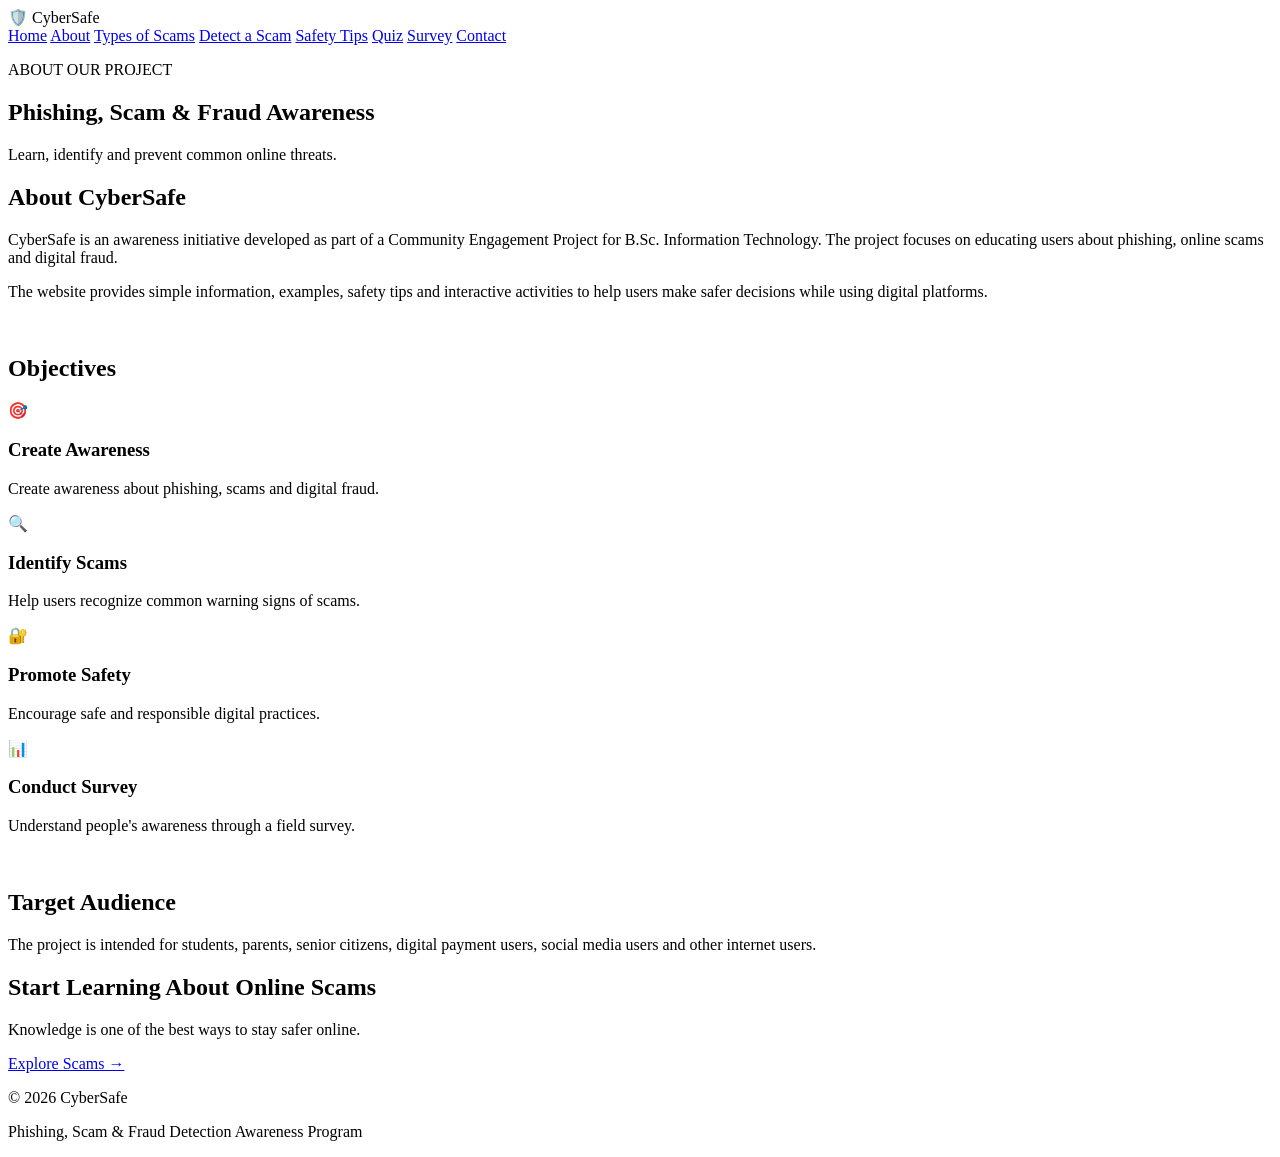
==== about.html @ 7691eb2a "Add files via upload" ====
<!DOCTYPE html>
<html>

<head>
    <title>About Project - CyberSafe</title>
    <link rel="stylesheet" href="css/style.css">
</head>

<body>

    <nav>

        <div class="logo">🛡️ CyberSafe</div>

        <div class="menu">
            <a href="index.html">Home</a>
            <a href="about.html">About</a>
            <a href="scams.html">Types of Scams</a>
            <a href="detect.html">Detect a Scam</a>
            <a href="safety.html">Safety Tips</a>
            <a href="quiz.html">Quiz</a>
            <a href="survey.html">Survey</a>
            <a href="contact.html">Contact</a>
        </div>

    </nav>


    <section class="page-header">

        <p>ABOUT OUR PROJECT</p>

        <h1>Phishing, Scam & Fraud Awareness</h1>

        <p>
            Learn, identify and prevent common online threats.
        </p>

    </section>


    <section class="intro">

        <h2>About CyberSafe</h2>

        <p>
            CyberSafe is an awareness initiative developed as part of a
            Community Engagement Project for B.Sc. Information Technology.
            The project focuses on educating users about phishing, online
            scams and digital fraud.
        </p>

        <p>
            The website provides simple information, examples, safety tips
            and interactive activities to help users make safer decisions
            while using digital platforms.
        </p>

        <br>

        <h2>Objectives</h2>

        <div class="objective-list">

            <div class="objective-card">
                <span>🎯</span>
                <h3>Create Awareness</h3>
                <p>
                    Create awareness about phishing, scams and digital fraud.
                </p>
            </div>

            <div class="objective-card">
                <span>🔍</span>
                <h3>Identify Scams</h3>
                <p>
                    Help users recognize common warning signs of scams.
                </p>
            </div>

            <div class="objective-card">
                <span>🔐</span>
                <h3>Promote Safety</h3>
                <p>
                    Encourage safe and responsible digital practices.
                </p>
            </div>

            <div class="objective-card">
                <span>📊</span>
                <h3>Conduct Survey</h3>
                <p>
                    Understand people's awareness through a field survey.
                </p>
            </div>

        </div>

        <br>

        <h2>Target Audience</h2>

        <p>
            The project is intended for students, parents, senior citizens,
            digital payment users, social media users and other internet users.
        </p>

    </section>


    <section class="cta">

        <h2>Start Learning About Online Scams</h2>

        <p>
            Knowledge is one of the best ways to stay safer online.
        </p>

        <a href="scams.html" class="btn">
            Explore Scams →
        </a>

    </section>


    <footer>

        <p>© 2026 CyberSafe</p>

        <p>Phishing, Scam & Fraud Detection Awareness Program</p>

    </footer>

</body>

</html>
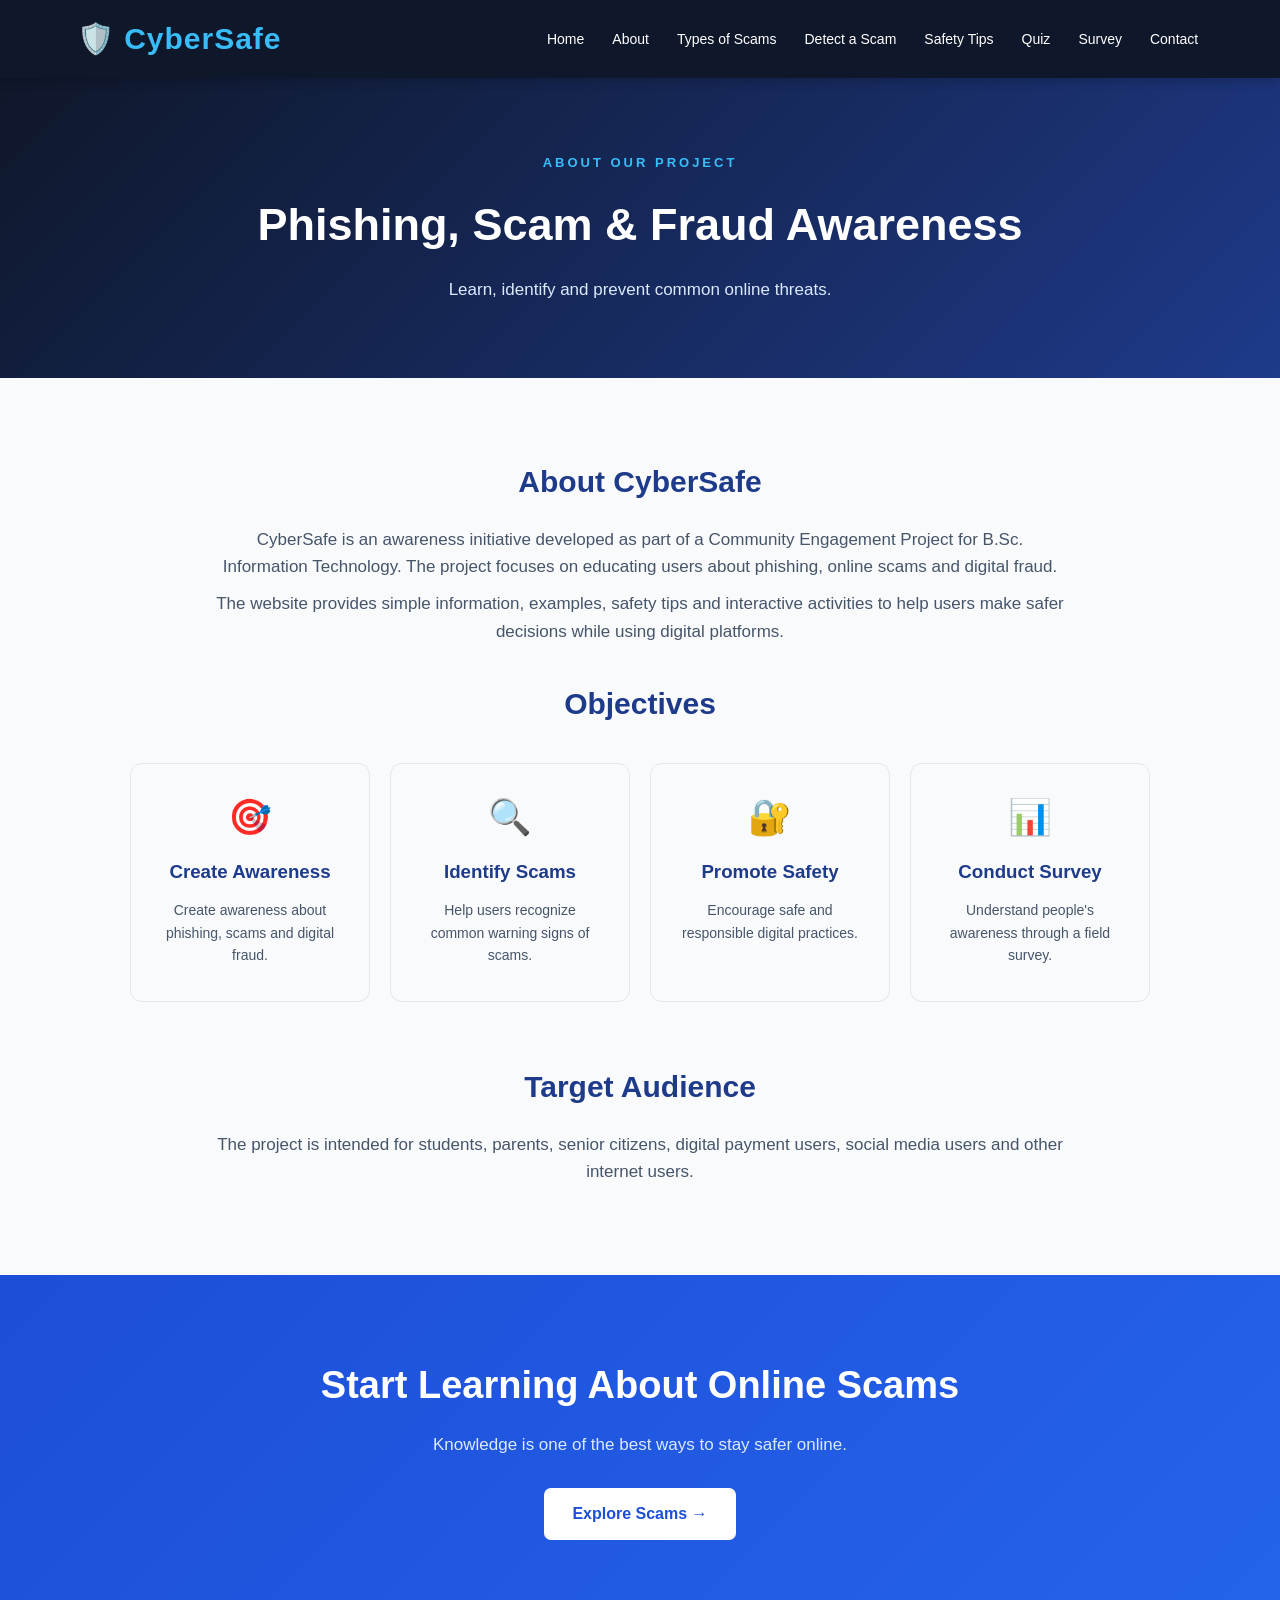
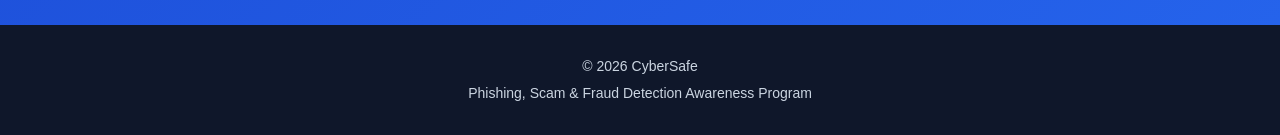
==== commit 5f8dac60: "Fix HTML encoding issues in about.html" ====
--- a/about.html
+++ b/about.html
@@ -3,7 +3,7 @@
 
 <head>
     <title>About Project - CyberSafe</title>
-    <link rel="stylesheet" href="css/style.css">
+    <link rel="stylesheet" href="style.css">
 </head>
 
 <body>
@@ -133,4 +133,4 @@
 
 </body>
 
-</html>+</html>
--- a/style.css
+++ b/style.css
@@ -0,0 +1,1632 @@
+/* =====================================================
+   CYBERSAFE
+   PHISHING, SCAM & FRAUD DETECTION AWARENESS PROGRAM
+   MAIN STYLE SHEET
+   ===================================================== */
+
+
+/* =====================================================
+   1. GENERAL
+   ===================================================== */
+
+* {
+    margin: 0;
+    padding: 0;
+    box-sizing: border-box;
+}
+
+html {
+    scroll-behavior: smooth;
+}
+
+body {
+    font-family: Arial, sans-serif;
+    line-height: 1.6;
+    background-color: #f8fafc;
+    color: #1e293b;
+}
+
+a {
+    text-decoration: none;
+}
+
+button,
+input,
+textarea {
+    font-family: Arial, sans-serif;
+}
+
+
+/* =====================================================
+   2. NAVIGATION BAR
+   ===================================================== */
+
+nav {
+    width: 100%;
+    min-height: 75px;
+
+    display: flex;
+    justify-content: space-between;
+    align-items: center;
+
+    padding: 15px 6%;
+
+    background-color: #0f172a;
+
+    position: sticky;
+    top: 0;
+
+    z-index: 1000;
+
+    box-shadow: 0 3px 10px rgba(0, 0, 0, 0.2);
+}
+
+
+/* Logo */
+
+.logo {
+    font-size: 30px;
+    font-weight: bold;
+
+    color: #38bdf8;
+
+    letter-spacing: 1px;
+}
+
+
+/* Menu */
+
+.menu {
+    display: flex;
+    align-items: center;
+
+    gap: 18px;
+}
+
+.menu a {
+    color: white;
+
+    font-size: 14px;
+    font-weight: 500;
+
+    padding: 8px 5px;
+
+    transition: 0.3s;
+}
+
+.menu a:hover {
+    color: #38bdf8;
+}
+
+
+/* =====================================================
+   3. HOME PAGE - HERO
+   ===================================================== */
+
+.hero {
+    min-height: 620px;
+
+    display: flex;
+    justify-content: center;
+    align-items: center;
+
+    text-align: center;
+
+    padding: 60px 20px;
+
+    background:
+        radial-gradient(
+            circle at 20% 30%,
+            rgba(37, 99, 235, 0.25),
+            transparent 30%
+        ),
+        radial-gradient(
+            circle at 80% 70%,
+            rgba(56, 189, 248, 0.18),
+            transparent 30%
+        ),
+        linear-gradient(
+            135deg,
+            #020617,
+            #0f172a,
+            #1e293b
+        );
+}
+
+.hero-content {
+    max-width: 850px;
+    color: white;
+}
+
+
+/* Welcome Text */
+
+.welcome-text {
+    color: #38bdf8;
+
+    font-size: 14px;
+
+    font-weight: bold;
+
+    letter-spacing: 3px;
+
+    margin-bottom: 15px;
+}
+
+
+/* Hero Heading */
+
+.hero h1 {
+    font-size: 64px;
+
+    margin-bottom: 15px;
+
+    font-weight: 700;
+}
+
+.hero h2 {
+    font-size: 30px;
+
+    margin-bottom: 20px;
+
+    color: #38bdf8;
+}
+
+.hero p {
+    max-width: 700px;
+
+    margin: 0 auto 35px;
+
+    font-size: 18px;
+
+    color: #e2e8f0;
+}
+
+
+/* =====================================================
+   4. BUTTONS
+   ===================================================== */
+
+.buttons {
+    margin-top: 20px;
+}
+
+.btn {
+    display: inline-block;
+
+    padding: 13px 28px;
+
+    margin: 5px;
+
+    background-color: #2563eb;
+
+    color: white;
+
+    border-radius: 7px;
+
+    font-weight: bold;
+
+    transition: 0.3s;
+}
+
+.btn:hover {
+    background-color: #1d4ed8;
+
+    transform: translateY(-2px);
+}
+
+.second-btn {
+    background-color: #475569;
+}
+
+.second-btn:hover {
+    background-color: #334155;
+}
+
+
+/* =====================================================
+   5. INTRODUCTION SECTION
+   ===================================================== */
+
+.intro {
+    max-width: 1100px;
+
+    margin: auto;
+
+    padding: 80px 30px;
+
+    text-align: center;
+}
+
+.intro h1 {
+    font-size: 42px;
+
+    margin-bottom: 20px;
+
+    color: #0f172a;
+}
+
+.intro h2 {
+    font-size: 30px;
+
+    margin-bottom: 20px;
+
+    color: #1e3a8a;
+}
+
+.intro p {
+    max-width: 850px;
+
+    margin: 0 auto 10px;
+
+    font-size: 17px;
+
+    color: #475569;
+}
+
+
+/* Section Label */
+
+.section-label {
+    color: #2563eb;
+
+    font-size: 13px;
+
+    font-weight: bold;
+
+    letter-spacing: 3px;
+
+    margin-bottom: 10px;
+}
+
+
+/* =====================================================
+   6. HOME - COMMON THREATS
+   ===================================================== */
+
+.threat-section {
+    padding: 80px 6%;
+
+    text-align: center;
+
+    background-color: #ffffff;
+}
+
+.threat-section h2 {
+    font-size: 38px;
+
+    color: #0f172a;
+
+    margin-bottom: 10px;
+}
+
+.section-description {
+    color: #64748b;
+
+    margin-bottom: 40px;
+
+    font-size: 17px;
+}
+
+
+/* Threat Container */
+
+.threat-container {
+    max-width: 1200px;
+
+    margin: auto;
+
+    display: flex;
+
+    justify-content: center;
+
+    gap: 25px;
+
+    flex-wrap: wrap;
+}
+
+
+/* Threat Card */
+
+.threat-card {
+    width: 260px;
+
+    min-height: 300px;
+
+    padding: 30px 25px;
+
+    background-color: #f8fafc;
+
+    border: 1px solid #e2e8f0;
+
+    border-radius: 14px;
+
+    text-align: left;
+
+    transition: 0.3s;
+
+    box-shadow: 0 5px 15px rgba(0, 0, 0, 0.06);
+}
+
+.threat-card:hover {
+    transform: translateY(-10px);
+
+    border-color: #38bdf8;
+
+    box-shadow: 0 15px 30px rgba(0, 0, 0, 0.12);
+}
+
+.threat-icon {
+    font-size: 42px;
+
+    margin-bottom: 18px;
+}
+
+.threat-card h3 {
+    font-size: 22px;
+
+    color: #1e3a8a;
+
+    margin-bottom: 12px;
+}
+
+.threat-card p {
+    font-size: 15px;
+
+    color: #64748b;
+
+    margin-bottom: 20px;
+}
+
+.threat-card a {
+    color: #2563eb;
+
+    font-weight: bold;
+}
+
+.threat-card a:hover {
+    color: #1d4ed8;
+}
+
+
+/* =====================================================
+   7. HOME - WARNING SECTION
+   ===================================================== */
+
+.warning-section {
+    padding: 55px 8%;
+
+    background-color: #fff7ed;
+}
+
+.warning-content {
+    max-width: 1000px;
+
+    margin: auto;
+
+    display: flex;
+
+    align-items: center;
+
+    gap: 25px;
+
+    padding: 30px;
+
+    border-left: 6px solid #f97316;
+}
+
+.warning-icon {
+    font-size: 45px;
+}
+
+.warning-content h2 {
+    color: #9a3412;
+
+    margin-bottom: 8px;
+}
+
+.warning-content p {
+    color: #7c2d12;
+
+    font-size: 16px;
+}
+
+
+/* =====================================================
+   8. HOME - SAFETY FEATURES
+   ===================================================== */
+
+.features {
+    padding: 80px 6%;
+
+    text-align: center;
+
+    background-color: #f1f5f9;
+}
+
+.features h2 {
+    font-size: 36px;
+
+    color: #0f172a;
+
+    margin-bottom: 40px;
+}
+
+.feature-container {
+    max-width: 1100px;
+
+    margin: auto;
+
+    display: flex;
+
+    justify-content: center;
+
+    gap: 25px;
+
+    flex-wrap: wrap;
+}
+
+.feature-card {
+    width: 240px;
+
+    padding: 30px 20px;
+
+    background-color: white;
+
+    border-radius: 12px;
+
+    box-shadow: 0 5px 15px rgba(0, 0, 0, 0.07);
+
+    transition: 0.3s;
+}
+
+.feature-card:hover {
+    transform: translateY(-7px);
+}
+
+.feature-card span {
+    font-size: 38px;
+
+    display: block;
+
+    margin-bottom: 15px;
+}
+
+.feature-card h3 {
+    font-size: 18px;
+
+    color: #1e3a8a;
+
+    margin-bottom: 10px;
+}
+
+.feature-card p {
+    font-size: 14px;
+
+    color: #64748b;
+}
+
+
+/* =====================================================
+   9. CALL TO ACTION
+   ===================================================== */
+
+.cta {
+    padding: 80px 20px;
+
+    text-align: center;
+
+    background:
+        linear-gradient(
+            135deg,
+            #1d4ed8,
+            #2563eb
+        );
+
+    color: white;
+}
+
+.cta h2 {
+    font-size: 38px;
+
+    margin-bottom: 15px;
+}
+
+.cta p {
+    font-size: 17px;
+
+    margin-bottom: 25px;
+
+    color: #dbeafe;
+}
+
+.cta .btn {
+    background-color: white;
+
+    color: #1d4ed8;
+}
+
+.cta .btn:hover {
+    background-color: #e0f2fe;
+}
+
+
+/* =====================================================
+   10. INNER PAGE HEADER
+   ===================================================== */
+
+.page-header {
+    padding: 75px 20px;
+
+    text-align: center;
+
+    background:
+        linear-gradient(
+            135deg,
+            #0f172a,
+            #1e3a8a
+        );
+
+    color: white;
+}
+
+.page-header p:first-child {
+    color: #38bdf8;
+
+    font-size: 13px;
+
+    font-weight: bold;
+
+    letter-spacing: 3px;
+}
+
+.page-header h1 {
+    font-size: 45px;
+
+    margin: 15px 0;
+}
+
+.page-header p:last-child {
+    color: #dbeafe;
+
+    font-size: 17px;
+}
+
+
+/* =====================================================
+   11. ABOUT PAGE - OBJECTIVES
+   ===================================================== */
+
+.objective-list {
+    max-width: 1100px;
+
+    margin: 35px auto;
+
+    display: flex;
+
+    justify-content: center;
+
+    gap: 20px;
+
+    flex-wrap: wrap;
+}
+
+.objective-card {
+    width: 240px;
+
+    padding: 25px;
+
+    background-color: #f8fafc;
+
+    border-radius: 12px;
+
+    border: 1px solid #e2e8f0;
+
+    transition: 0.3s;
+}
+
+.objective-card:hover {
+    transform: translateY(-6px);
+
+    box-shadow: 0 10px 20px rgba(0, 0, 0, 0.1);
+}
+
+.objective-card span {
+    font-size: 35px;
+}
+
+.objective-card h3 {
+    color: #1e3a8a;
+
+    margin: 12px 0;
+}
+
+.objective-card p {
+    font-size: 14px;
+}
+
+
+/* =====================================================
+   12. TYPES OF SCAMS
+   ===================================================== */
+
+.scam-section {
+    max-width: 1200px;
+
+    margin: auto;
+
+    padding: 70px 20px;
+
+    display: grid;
+
+    grid-template-columns: repeat(2, 1fr);
+
+    gap: 25px;
+}
+
+.scam-card {
+    padding: 30px;
+
+    background-color: white;
+
+    border-radius: 14px;
+
+    border: 1px solid #e2e8f0;
+
+    box-shadow: 0 5px 15px rgba(0, 0, 0, 0.07);
+
+    transition: 0.3s;
+}
+
+.scam-card:hover {
+    transform: translateY(-6px);
+
+    border-color: #38bdf8;
+}
+
+.scam-icon {
+    font-size: 45px;
+
+    margin-bottom: 10px;
+}
+
+.scam-card h2 {
+    color: #1e3a8a;
+
+    margin-bottom: 20px;
+}
+
+.scam-card h3 {
+    color: #334155;
+
+    margin-top: 15px;
+
+    margin-bottom: 7px;
+}
+
+.scam-card p {
+    color: #64748b;
+}
+
+.scam-card ul {
+    padding-left: 20px;
+
+    color: #64748b;
+}
+
+.scam-card li {
+    margin: 7px 0;
+}
+
+
+/* =====================================================
+   13. SCAM DETECTOR
+   ===================================================== */
+
+.detector-section {
+    max-width: 1100px;
+
+    margin: auto;
+
+    padding: 70px 20px;
+
+    display: grid;
+
+    grid-template-columns: 2fr 1fr;
+
+    gap: 30px;
+}
+
+.detector-box {
+    background-color: white;
+
+    padding: 35px;
+
+    border-radius: 14px;
+
+    box-shadow: 0 8px 25px rgba(0, 0, 0, 0.08);
+}
+
+.message-label {
+    color: #2563eb;
+
+    font-weight: bold;
+
+    margin-bottom: 15px;
+}
+
+.fake-message {
+    padding: 25px;
+
+    background-color: #f8fafc;
+
+    border: 1px solid #cbd5e1;
+
+    border-radius: 10px;
+
+    margin-bottom: 25px;
+}
+
+.fake-message p {
+    margin-bottom: 10px;
+}
+
+.fake-link {
+    color: #dc2626;
+
+    font-weight: bold;
+}
+
+.detector-buttons {
+    display: flex;
+
+    gap: 15px;
+}
+
+.detector-buttons button {
+    padding: 13px 25px;
+
+    border: none;
+
+    border-radius: 7px;
+
+    cursor: pointer;
+
+    font-weight: bold;
+
+    background-color: #2563eb;
+
+    color: white;
+
+    transition: 0.3s;
+}
+
+.detector-buttons button:hover {
+    background-color: #1d4ed8;
+
+    transform: translateY(-2px);
+}
+
+#detector-result {
+    margin-top: 25px;
+}
+
+.correct-result,
+.wrong-result {
+    padding: 18px;
+
+    border-radius: 8px;
+
+    font-weight: bold;
+}
+
+.correct-result {
+    background-color: #dcfce7;
+
+    color: #166534;
+}
+
+.wrong-result {
+    background-color: #fee2e2;
+
+    color: #991b1b;
+}
+
+
+/* Warning List */
+
+.warning-list {
+    padding: 30px;
+
+    background-color: #fff7ed;
+
+    border-radius: 14px;
+}
+
+.warning-list h2 {
+    color: #9a3412;
+
+    margin-bottom: 20px;
+}
+
+.warning-item {
+    padding: 12px;
+
+    margin: 10px 0;
+
+    background-color: white;
+
+    border-radius: 7px;
+}
+
+
+/* =====================================================
+   14. SAFETY TIPS
+   ===================================================== */
+
+.safety-section {
+    max-width: 1100px;
+
+    margin: auto;
+
+    padding: 70px 20px;
+
+    display: grid;
+
+    grid-template-columns: repeat(3, 1fr);
+
+    gap: 25px;
+}
+
+.safety-card {
+    padding: 30px;
+
+    background-color: white;
+
+    border-radius: 14px;
+
+    text-align: center;
+
+    border: 1px solid #e2e8f0;
+
+    box-shadow: 0 5px 15px rgba(0, 0, 0, 0.06);
+
+    transition: 0.3s;
+}
+
+.safety-card:hover {
+    transform: translateY(-7px);
+
+    border-color: #38bdf8;
+}
+
+.safety-card span {
+    font-size: 42px;
+}
+
+.safety-card h2 {
+    font-size: 20px;
+
+    color: #1e3a8a;
+
+    margin: 15px 0;
+}
+
+.safety-card p {
+    color: #64748b;
+}
+
+
+/* =====================================================
+   15. DO & DON'T
+   ===================================================== */
+
+.do-dont-section {
+    max-width: 1000px;
+
+    margin: auto;
+
+    padding: 50px 20px 80px;
+
+    display: grid;
+
+    grid-template-columns: 1fr 1fr;
+
+    gap: 25px;
+}
+
+.do-box,
+.dont-box {
+    padding: 30px;
+
+    border-radius: 12px;
+}
+
+.do-box {
+    background-color: #ecfdf5;
+}
+
+.dont-box {
+    background-color: #fef2f2;
+}
+
+.do-box h2 {
+    color: #166534;
+}
+
+.dont-box h2 {
+    color: #991b1b;
+}
+
+.do-box li,
+.dont-box li {
+    margin: 12px 0;
+}
+
+
+/* =====================================================
+   16. QUIZ
+   ===================================================== */
+
+.quiz-section {
+    padding: 70px 20px;
+}
+
+.quiz-container {
+    max-width: 800px;
+
+    margin: auto;
+}
+
+.question {
+    background-color: white;
+
+    padding: 30px;
+
+    margin-bottom: 25px;
+
+    border-radius: 12px;
+
+    box-shadow: 0 5px 15px rgba(0, 0, 0, 0.07);
+}
+
+.question h2 {
+    font-size: 21px;
+
+    color: #1e3a8a;
+
+    margin-bottom: 20px;
+}
+
+.question label {
+    display: block;
+
+    padding: 13px;
+
+    margin: 8px 0;
+
+    background-color: #f8fafc;
+
+    border-radius: 7px;
+
+    cursor: pointer;
+
+    transition: 0.3s;
+}
+
+.question label:hover {
+    background-color: #e0f2fe;
+}
+
+.question input {
+    margin-right: 10px;
+}
+
+.quiz-submit {
+    width: 100%;
+
+    padding: 15px;
+
+    border: none;
+
+    border-radius: 8px;
+
+    background-color: #2563eb;
+
+    color: white;
+
+    font-size: 17px;
+
+    font-weight: bold;
+
+    cursor: pointer;
+
+    transition: 0.3s;
+}
+
+.quiz-submit:hover {
+    background-color: #1d4ed8;
+
+    transform: translateY(-2px);
+}
+
+#quiz-result {
+    margin-top: 30px;
+
+    padding: 30px;
+
+    background-color: #eff6ff;
+
+    border-radius: 12px;
+
+    text-align: center;
+
+    color: #1e3a8a;
+}
+
+
+/* =====================================================
+   17. OLD / SIMPLE QUIZ SUPPORT
+   ===================================================== */
+
+.quiz-box {
+    max-width: 750px;
+
+    margin: 30px auto;
+
+    padding: 35px;
+
+    background-color: white;
+
+    border-radius: 12px;
+
+    box-shadow: 0 8px 25px rgba(0, 0, 0, 0.1);
+
+    text-align: left;
+}
+
+.quiz-box h3 {
+    color: #1e3a8a;
+
+    font-size: 25px;
+
+    margin-bottom: 15px;
+}
+
+.quiz-box p {
+    margin-bottom: 20px;
+}
+
+.quiz-box button {
+    display: block;
+
+    width: 100%;
+
+    padding: 13px;
+
+    margin: 12px 0;
+
+    border: none;
+
+    border-radius: 6px;
+
+    background-color: #2563eb;
+
+    color: white;
+
+    font-size: 15px;
+
+    cursor: pointer;
+
+    transition: 0.3s;
+}
+
+.quiz-box button:hover {
+    background-color: #1d4ed8;
+
+    transform: translateX(4px);
+}
+
+#result {
+    margin-top: 25px;
+
+    padding: 15px;
+
+    border-radius: 6px;
+
+    font-weight: bold;
+
+    background-color: #f1f5f9;
+}
+
+
+/* =====================================================
+   18. SURVEY
+   ===================================================== */
+
+.survey-section {
+    padding: 80px 20px;
+}
+
+.survey-box {
+    max-width: 750px;
+
+    margin: auto;
+
+    padding: 50px;
+
+    text-align: center;
+
+    background-color: white;
+
+    border-radius: 15px;
+
+    box-shadow: 0 8px 25px rgba(0, 0, 0, 0.08);
+}
+
+.survey-icon {
+    font-size: 55px;
+
+    margin-bottom: 15px;
+}
+
+.survey-box h2 {
+    color: #1e3a8a;
+
+    margin-bottom: 15px;
+}
+
+.survey-box p {
+    color: #64748b;
+
+    margin-bottom: 15px;
+}
+
+
+/* =====================================================
+   19. CONTACT
+   ===================================================== */
+
+.contact-section {
+    max-width: 1100px;
+
+    margin: auto;
+
+    padding: 70px 20px;
+
+    display: grid;
+
+    grid-template-columns: 1fr 1fr;
+
+    gap: 40px;
+}
+
+.contact-info {
+    padding: 30px;
+}
+
+.contact-info h2 {
+    color: #1e3a8a;
+
+    margin-bottom: 20px;
+}
+
+.contact-info > p {
+    color: #64748b;
+
+    margin-bottom: 30px;
+}
+
+.contact-item {
+    padding: 20px;
+
+    margin: 15px 0;
+
+    background-color: #f8fafc;
+
+    border-radius: 10px;
+}
+
+.contact-item strong {
+    display: block;
+
+    margin: 5px 0;
+
+    color: #334155;
+}
+
+.contact-item p {
+    color: #64748b;
+
+    font-size: 14px;
+}
+
+.contact-form {
+    margin: 0;
+
+    width: 100%;
+}
+
+
+/* =====================================================
+   20. GENERAL FORM
+   ===================================================== */
+
+form {
+    max-width: 650px;
+
+    margin: 30px auto;
+
+    padding: 35px;
+
+    background-color: white;
+
+    border-radius: 12px;
+
+    box-shadow: 0 8px 25px rgba(0, 0, 0, 0.1);
+
+    text-align: left;
+}
+
+form label {
+    display: block;
+
+    font-weight: bold;
+
+    color: #334155;
+
+    margin-top: 12px;
+}
+
+form input,
+form textarea {
+    width: 100%;
+
+    padding: 12px;
+
+    margin-top: 7px;
+
+    border: 1px solid #cbd5e1;
+
+    border-radius: 6px;
+
+    font-size: 15px;
+
+    outline: none;
+
+    transition: 0.3s;
+}
+
+form input:focus,
+form textarea:focus {
+    border-color: #2563eb;
+
+    box-shadow: 0 0 5px rgba(37, 99, 235, 0.2);
+}
+
+form textarea {
+    resize: vertical;
+}
+
+form button {
+    padding: 12px 25px;
+
+    margin-top: 20px;
+
+    border: none;
+
+    border-radius: 6px;
+
+    background-color: #2563eb;
+
+    color: white;
+
+    font-size: 15px;
+
+    font-weight: bold;
+
+    cursor: pointer;
+
+    transition: 0.3s;
+}
+
+form button:hover {
+    background-color: #1d4ed8;
+}
+
+
+/* =====================================================
+   21. FOOTER
+   ===================================================== */
+
+footer {
+    padding: 25px 15px;
+
+    text-align: center;
+
+    background-color: #0f172a;
+
+    color: #cbd5e1;
+
+    font-size: 14px;
+}
+
+footer p {
+    margin: 5px 0;
+}
+
+
+/* =====================================================
+   22. RESPONSIVE - TABLET
+   ===================================================== */
+
+@media (max-width: 1000px) {
+
+    nav {
+        flex-direction: column;
+
+        gap: 15px;
+
+        padding: 18px 20px;
+    }
+
+    .menu {
+        flex-wrap: wrap;
+
+        justify-content: center;
+
+        gap: 10px;
+    }
+
+    .hero h1 {
+        font-size: 48px;
+    }
+
+    .hero h2 {
+        font-size: 25px;
+    }
+
+    .scam-section {
+        grid-template-columns: 1fr;
+    }
+
+    .safety-section {
+        grid-template-columns: repeat(2, 1fr);
+    }
+
+    .contact-section {
+        grid-template-columns: 1fr;
+    }
+}
+
+
+/* =====================================================
+   23. RESPONSIVE - MOBILE
+   ===================================================== */
+
+@media (max-width: 600px) {
+
+    nav {
+        position: relative;
+
+        padding: 18px 15px;
+    }
+
+    .logo {
+        font-size: 26px;
+    }
+
+    .menu {
+        flex-direction: column;
+
+        width: 100%;
+
+        gap: 5px;
+    }
+
+    .menu a {
+        display: block;
+
+        width: 100%;
+
+        text-align: center;
+
+        padding: 7px;
+    }
+
+
+    /* Hero */
+
+    .hero {
+        min-height: 500px;
+
+        padding: 40px 20px;
+    }
+
+    .hero h1 {
+        font-size: 40px;
+    }
+
+    .hero h2 {
+        font-size: 22px;
+    }
+
+    .hero p {
+        font-size: 16px;
+    }
+
+
+    /* Buttons */
+
+    .btn {
+        display: block;
+
+        max-width: 250px;
+
+        margin: 10px auto;
+    }
+
+
+    /* Intro */
+
+    .intro {
+        padding: 55px 20px;
+    }
+
+    .intro h1 {
+        font-size: 32px;
+    }
+
+    .intro h2 {
+        font-size: 25px;
+    }
+
+
+    /* Threats */
+
+    .threat-section {
+        padding: 60px 20px;
+    }
+
+    .threat-section h2 {
+        font-size: 30px;
+    }
+
+    .threat-card {
+        width: 100%;
+
+        max-width: 350px;
+    }
+
+
+    /* Warning */
+
+    .warning-content {
+        flex-direction: column;
+
+        text-align: center;
+
+        border-left: none;
+
+        border-top: 5px solid #f97316;
+    }
+
+
+    /* Features */
+
+    .features {
+        padding: 60px 20px;
+    }
+
+    .features h2 {
+        font-size: 30px;
+    }
+
+    .feature-card {
+        width: 100%;
+
+        max-width: 350px;
+    }
+
+
+    /* Page Header */
+
+    .page-header {
+        padding: 60px 20px;
+    }
+
+    .page-header h1 {
+        font-size: 35px;
+    }
+
+
+    /* Scam Cards */
+
+    .scam-section {
+        grid-template-columns: 1fr;
+
+        padding: 50px 20px;
+    }
+
+
+    /* Detector */
+
+    .detector-section {
+        grid-template-columns: 1fr;
+
+        padding: 50px 20px;
+    }
+
+    .detector-buttons {
+        flex-direction: column;
+    }
+
+    .detector-buttons button {
+        width: 100%;
+    }
+
+
+    /* Safety */
+
+    .safety-section {
+        grid-template-columns: 1fr;
+
+        padding: 50px 20px;
+    }
+
+
+    /* Do & Don't */
+
+    .do-dont-section {
+        grid-template-columns: 1fr;
+
+        padding: 40px 20px 60px;
+    }
+
+
+    /* Quiz */
+
+    .quiz-section {
+        padding: 50px 15px;
+    }
+
+    .question {
+        padding: 22px;
+    }
+
+    .quiz-box {
+        padding: 25px 18px;
+    }
+
+
+    /* Survey */
+
+    .survey-section {
+        padding: 60px 15px;
+    }
+
+    .survey-box {
+        padding: 30px 20px;
+    }
+
+
+    /* Contact */
+
+    .contact-section {
+        grid-template-columns: 1fr;
+
+        padding: 50px 15px;
+    }
+
+    .contact-info {
+        padding: 10px;
+    }
+
+
+    /* Forms */
+
+    form {
+        padding: 25px 18px;
+    }
+
+}
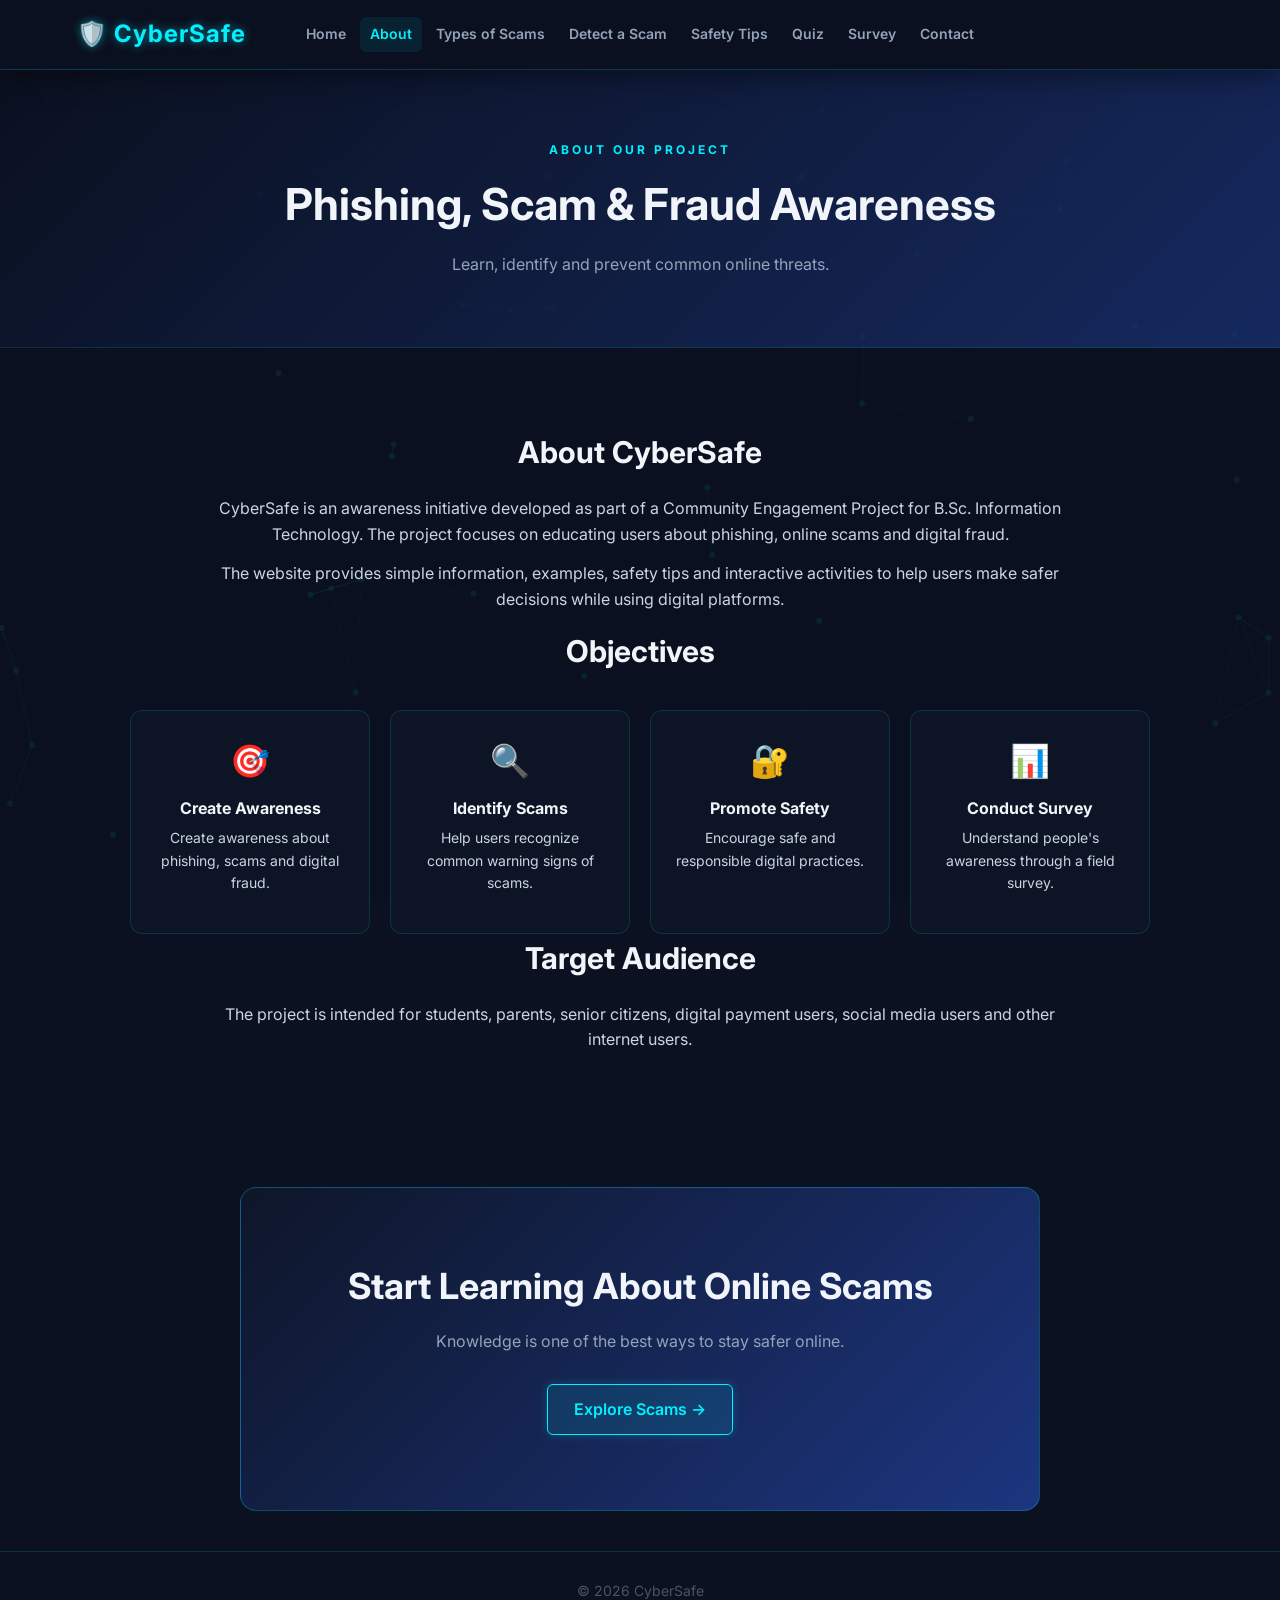
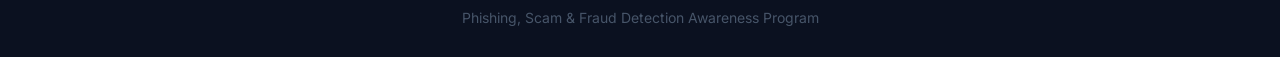
==== commit 71ec0fd1: "Final Draft" ====
--- a/about.html
+++ b/about.html
@@ -1,136 +1,71 @@
 <!DOCTYPE html>
-<html>
-
+<html lang="en">
 <head>
+    <meta charset="UTF-8">
+    <meta name="viewport" content="width=device-width, initial-scale=1.0">
     <title>About Project - CyberSafe</title>
     <link rel="stylesheet" href="style.css">
 </head>
-
 <body>
-
-    <nav>
-
-        <div class="logo">🛡️ CyberSafe</div>
-
-        <div class="menu">
-            <a href="index.html">Home</a>
-            <a href="about.html">About</a>
-            <a href="scams.html">Types of Scams</a>
-            <a href="detect.html">Detect a Scam</a>
-            <a href="safety.html">Safety Tips</a>
-            <a href="quiz.html">Quiz</a>
-            <a href="survey.html">Survey</a>
-            <a href="contact.html">Contact</a>
-        </div>
-
-    </nav>
-
+    <nav></nav>
 
     <section class="page-header">
-
         <p>ABOUT OUR PROJECT</p>
-
         <h1>Phishing, Scam & Fraud Awareness</h1>
-
-        <p>
-            Learn, identify and prevent common online threats.
-        </p>
-
+        <p>Learn, identify and prevent common online threats.</p>
     </section>
 
-
     <section class="intro">
-
         <h2>About CyberSafe</h2>
-
         <p>
             CyberSafe is an awareness initiative developed as part of a
             Community Engagement Project for B.Sc. Information Technology.
             The project focuses on educating users about phishing, online
             scams and digital fraud.
         </p>
-
         <p>
             The website provides simple information, examples, safety tips
             and interactive activities to help users make safer decisions
             while using digital platforms.
         </p>
-
-        <br>
-
         <h2>Objectives</h2>
-
         <div class="objective-list">
-
             <div class="objective-card">
                 <span>🎯</span>
                 <h3>Create Awareness</h3>
-                <p>
-                    Create awareness about phishing, scams and digital fraud.
-                </p>
+                <p>Create awareness about phishing, scams and digital fraud.</p>
             </div>
-
             <div class="objective-card">
                 <span>🔍</span>
                 <h3>Identify Scams</h3>
-                <p>
-                    Help users recognize common warning signs of scams.
-                </p>
+                <p>Help users recognize common warning signs of scams.</p>
             </div>
-
             <div class="objective-card">
                 <span>🔐</span>
                 <h3>Promote Safety</h3>
-                <p>
-                    Encourage safe and responsible digital practices.
-                </p>
+                <p>Encourage safe and responsible digital practices.</p>
             </div>
-
             <div class="objective-card">
                 <span>📊</span>
                 <h3>Conduct Survey</h3>
-                <p>
-                    Understand people's awareness through a field survey.
-                </p>
+                <p>Understand people's awareness through a field survey.</p>
             </div>
-
         </div>
-
-        <br>
-
         <h2>Target Audience</h2>
-
         <p>
             The project is intended for students, parents, senior citizens,
             digital payment users, social media users and other internet users.
         </p>
-
     </section>
 
-
     <section class="cta">
-
         <h2>Start Learning About Online Scams</h2>
-
-        <p>
-            Knowledge is one of the best ways to stay safer online.
-        </p>
-
-        <a href="scams.html" class="btn">
-            Explore Scams →
-        </a>
-
+        <p>Knowledge is one of the best ways to stay safer online.</p>
+        <a href="scams.html" class="btn">Explore Scams →</a>
     </section>
 
-
-    <footer>
-
-        <p>© 2026 CyberSafe</p>
-
-        <p>Phishing, Scam & Fraud Detection Awareness Program</p>
-
-    </footer>
-
+    <footer></footer>
+    <script src="nav-components.js"></script>
+    <script src="script.js"></script>
 </body>
-
 </html>
--- a/style.css
+++ b/style.css
@@ -1,1632 +1,876 @@
-/* =====================================================
-   CYBERSAFE
-   PHISHING, SCAM & FRAUD DETECTION AWARENESS PROGRAM
-   MAIN STYLE SHEET
-   ===================================================== */
-
-
-/* =====================================================
-   1. GENERAL
-   ===================================================== */
-
-* {
-    margin: 0;
-    padding: 0;
-    box-sizing: border-box;
-}
-
-html {
-    scroll-behavior: smooth;
-}
-
-body {
-    font-family: Arial, sans-serif;
-    line-height: 1.6;
-    background-color: #f8fafc;
-    color: #1e293b;
-}
-
-a {
-    text-decoration: none;
-}
-
-button,
-input,
-textarea {
-    font-family: Arial, sans-serif;
-}
-
-
-/* =====================================================
-   2. NAVIGATION BAR
-   ===================================================== */
-
-nav {
-    width: 100%;
-    min-height: 75px;
-
-    display: flex;
-    justify-content: space-between;
-    align-items: center;
-
-    padding: 15px 6%;
-
-    background-color: #0f172a;
-
-    position: sticky;
-    top: 0;
-
-    z-index: 1000;
-
-    box-shadow: 0 3px 10px rgba(0, 0, 0, 0.2);
-}
-
-
-/* Logo */
-
-.logo {
-    font-size: 30px;
-    font-weight: bold;
-
-    color: #38bdf8;
-
-    letter-spacing: 1px;
-}
-
-
-/* Menu */
-
-.menu {
-    display: flex;
-    align-items: center;
-
-    gap: 18px;
-}
-
-.menu a {
-    color: white;
-
-    font-size: 14px;
-    font-weight: 500;
-
-    padding: 8px 5px;
-
-    transition: 0.3s;
-}
-
-.menu a:hover {
-    color: #38bdf8;
-}
-
-
-/* =====================================================
-   3. HOME PAGE - HERO
-   ===================================================== */
-
-.hero {
-    min-height: 620px;
-
-    display: flex;
-    justify-content: center;
-    align-items: center;
-
-    text-align: center;
-
-    padding: 60px 20px;
-
-    background:
-        radial-gradient(
-            circle at 20% 30%,
-            rgba(37, 99, 235, 0.25),
-            transparent 30%
-        ),
-        radial-gradient(
-            circle at 80% 70%,
-            rgba(56, 189, 248, 0.18),
-            transparent 30%
-        ),
-        linear-gradient(
-            135deg,
-            #020617,
-            #0f172a,
-            #1e293b
-        );
-}
-
-.hero-content {
-    max-width: 850px;
-    color: white;
-}
-
-
-/* Welcome Text */
-
-.welcome-text {
-    color: #38bdf8;
-
-    font-size: 14px;
-
-    font-weight: bold;
-
-    letter-spacing: 3px;
-
-    margin-bottom: 15px;
-}
-
-
-/* Hero Heading */
-
-.hero h1 {
-    font-size: 64px;
-
-    margin-bottom: 15px;
-
-    font-weight: 700;
-}
-
-.hero h2 {
-    font-size: 30px;
-
-    margin-bottom: 20px;
-
-    color: #38bdf8;
-}
-
-.hero p {
-    max-width: 700px;
-
-    margin: 0 auto 35px;
-
-    font-size: 18px;
-
-    color: #e2e8f0;
-}
-
-
-/* =====================================================
-   4. BUTTONS
-   ===================================================== */
-
-.buttons {
-    margin-top: 20px;
-}
-
-.btn {
-    display: inline-block;
-
-    padding: 13px 28px;
-
-    margin: 5px;
-
-    background-color: #2563eb;
-
-    color: white;
-
-    border-radius: 7px;
-
-    font-weight: bold;
-
-    transition: 0.3s;
-}
-
-.btn:hover {
-    background-color: #1d4ed8;
-
-    transform: translateY(-2px);
-}
-
-.second-btn {
-    background-color: #475569;
-}
-
-.second-btn:hover {
-    background-color: #334155;
-}
-
-
-/* =====================================================
-   5. INTRODUCTION SECTION
-   ===================================================== */
-
-.intro {
-    max-width: 1100px;
-
-    margin: auto;
-
-    padding: 80px 30px;
-
-    text-align: center;
-}
-
-.intro h1 {
-    font-size: 42px;
-
-    margin-bottom: 20px;
-
-    color: #0f172a;
-}
-
-.intro h2 {
-    font-size: 30px;
-
-    margin-bottom: 20px;
-
-    color: #1e3a8a;
-}
-
-.intro p {
-    max-width: 850px;
-
-    margin: 0 auto 10px;
-
-    font-size: 17px;
-
-    color: #475569;
-}
-
-
-/* Section Label */
-
-.section-label {
-    color: #2563eb;
-
-    font-size: 13px;
-
-    font-weight: bold;
-
-    letter-spacing: 3px;
-
-    margin-bottom: 10px;
-}
-
-
-/* =====================================================
-   6. HOME - COMMON THREATS
-   ===================================================== */
-
-.threat-section {
-    padding: 80px 6%;
-
-    text-align: center;
-
-    background-color: #ffffff;
-}
-
-.threat-section h2 {
-    font-size: 38px;
-
-    color: #0f172a;
-
-    margin-bottom: 10px;
-}
-
-.section-description {
-    color: #64748b;
-
-    margin-bottom: 40px;
-
-    font-size: 17px;
-}
-
-
-/* Threat Container */
-
-.threat-container {
-    max-width: 1200px;
-
-    margin: auto;
-
-    display: flex;
-
-    justify-content: center;
-
-    gap: 25px;
-
-    flex-wrap: wrap;
-}
-
-
-/* Threat Card */
-
-.threat-card {
-    width: 260px;
-
-    min-height: 300px;
-
-    padding: 30px 25px;
-
-    background-color: #f8fafc;
-
-    border: 1px solid #e2e8f0;
-
-    border-radius: 14px;
-
-    text-align: left;
-
-    transition: 0.3s;
-
-    box-shadow: 0 5px 15px rgba(0, 0, 0, 0.06);
-}
-
-.threat-card:hover {
-    transform: translateY(-10px);
-
-    border-color: #38bdf8;
-
-    box-shadow: 0 15px 30px rgba(0, 0, 0, 0.12);
-}
-
-.threat-icon {
-    font-size: 42px;
-
-    margin-bottom: 18px;
-}
-
-.threat-card h3 {
-    font-size: 22px;
-
-    color: #1e3a8a;
-
-    margin-bottom: 12px;
-}
-
-.threat-card p {
-    font-size: 15px;
-
-    color: #64748b;
-
-    margin-bottom: 20px;
-}
-
-.threat-card a {
-    color: #2563eb;
-
-    font-weight: bold;
-}
-
-.threat-card a:hover {
-    color: #1d4ed8;
-}
-
-
-/* =====================================================
-   7. HOME - WARNING SECTION
-   ===================================================== */
-
-.warning-section {
-    padding: 55px 8%;
-
-    background-color: #fff7ed;
-}
-
-.warning-content {
-    max-width: 1000px;
-
-    margin: auto;
-
-    display: flex;
-
-    align-items: center;
-
-    gap: 25px;
-
-    padding: 30px;
-
-    border-left: 6px solid #f97316;
-}
-
-.warning-icon {
-    font-size: 45px;
-}
-
-.warning-content h2 {
-    color: #9a3412;
-
-    margin-bottom: 8px;
-}
-
-.warning-content p {
-    color: #7c2d12;
-
-    font-size: 16px;
-}
-
-
-/* =====================================================
-   8. HOME - SAFETY FEATURES
-   ===================================================== */
-
-.features {
-    padding: 80px 6%;
-
-    text-align: center;
-
-    background-color: #f1f5f9;
-}
-
-.features h2 {
-    font-size: 36px;
-
-    color: #0f172a;
-
-    margin-bottom: 40px;
-}
-
-.feature-container {
-    max-width: 1100px;
-
-    margin: auto;
-
-    display: flex;
-
-    justify-content: center;
-
-    gap: 25px;
-
-    flex-wrap: wrap;
-}
-
-.feature-card {
-    width: 240px;
-
-    padding: 30px 20px;
-
-    background-color: white;
-
-    border-radius: 12px;
-
-    box-shadow: 0 5px 15px rgba(0, 0, 0, 0.07);
-
-    transition: 0.3s;
-}
-
-.feature-card:hover {
-    transform: translateY(-7px);
-}
-
-.feature-card span {
-    font-size: 38px;
-
-    display: block;
-
-    margin-bottom: 15px;
-}
-
-.feature-card h3 {
-    font-size: 18px;
-
-    color: #1e3a8a;
-
-    margin-bottom: 10px;
-}
-
-.feature-card p {
-    font-size: 14px;
-
-    color: #64748b;
-}
-
-
-/* =====================================================
-   9. CALL TO ACTION
-   ===================================================== */
-
-.cta {
-    padding: 80px 20px;
-
-    text-align: center;
-
-    background:
-        linear-gradient(
-            135deg,
-            #1d4ed8,
-            #2563eb
-        );
-
-    color: white;
-}
-
-.cta h2 {
-    font-size: 38px;
-
-    margin-bottom: 15px;
-}
-
-.cta p {
-    font-size: 17px;
-
-    margin-bottom: 25px;
-
-    color: #dbeafe;
-}
-
-.cta .btn {
-    background-color: white;
-
-    color: #1d4ed8;
-}
-
-.cta .btn:hover {
-    background-color: #e0f2fe;
-}
-
-
-/* =====================================================
-   10. INNER PAGE HEADER
-   ===================================================== */
-
-.page-header {
-    padding: 75px 20px;
-
-    text-align: center;
-
-    background:
-        linear-gradient(
-            135deg,
-            #0f172a,
-            #1e3a8a
-        );
-
-    color: white;
-}
-
-.page-header p:first-child {
-    color: #38bdf8;
-
-    font-size: 13px;
-
-    font-weight: bold;
-
-    letter-spacing: 3px;
-}
-
-.page-header h1 {
-    font-size: 45px;
-
-    margin: 15px 0;
-}
-
-.page-header p:last-child {
-    color: #dbeafe;
-
-    font-size: 17px;
-}
-
-
-/* =====================================================
-   11. ABOUT PAGE - OBJECTIVES
-   ===================================================== */
-
-.objective-list {
-    max-width: 1100px;
-
-    margin: 35px auto;
-
-    display: flex;
-
-    justify-content: center;
-
-    gap: 20px;
-
-    flex-wrap: wrap;
-}
-
-.objective-card {
-    width: 240px;
-
-    padding: 25px;
-
-    background-color: #f8fafc;
-
-    border-radius: 12px;
-
-    border: 1px solid #e2e8f0;
-
-    transition: 0.3s;
-}
-
-.objective-card:hover {
-    transform: translateY(-6px);
-
-    box-shadow: 0 10px 20px rgba(0, 0, 0, 0.1);
-}
-
-.objective-card span {
-    font-size: 35px;
-}
-
-.objective-card h3 {
-    color: #1e3a8a;
-
-    margin: 12px 0;
-}
-
-.objective-card p {
-    font-size: 14px;
-}
-
-
-/* =====================================================
-   12. TYPES OF SCAMS
-   ===================================================== */
-
-.scam-section {
-    max-width: 1200px;
-
-    margin: auto;
-
-    padding: 70px 20px;
-
-    display: grid;
-
-    grid-template-columns: repeat(2, 1fr);
-
-    gap: 25px;
-}
-
-.scam-card {
-    padding: 30px;
-
-    background-color: white;
-
-    border-radius: 14px;
-
-    border: 1px solid #e2e8f0;
-
-    box-shadow: 0 5px 15px rgba(0, 0, 0, 0.07);
-
-    transition: 0.3s;
-}
-
-.scam-card:hover {
-    transform: translateY(-6px);
-
-    border-color: #38bdf8;
-}
-
-.scam-icon {
-    font-size: 45px;
-
-    margin-bottom: 10px;
-}
-
-.scam-card h2 {
-    color: #1e3a8a;
-
-    margin-bottom: 20px;
-}
-
-.scam-card h3 {
-    color: #334155;
-
-    margin-top: 15px;
-
-    margin-bottom: 7px;
-}
-
-.scam-card p {
-    color: #64748b;
-}
-
-.scam-card ul {
-    padding-left: 20px;
-
-    color: #64748b;
-}
-
-.scam-card li {
-    margin: 7px 0;
-}
-
-
-/* =====================================================
-   13. SCAM DETECTOR
-   ===================================================== */
-
-.detector-section {
-    max-width: 1100px;
-
-    margin: auto;
-
-    padding: 70px 20px;
-
-    display: grid;
-
-    grid-template-columns: 2fr 1fr;
-
-    gap: 30px;
-}
-
-.detector-box {
-    background-color: white;
-
-    padding: 35px;
-
-    border-radius: 14px;
-
-    box-shadow: 0 8px 25px rgba(0, 0, 0, 0.08);
-}
-
-.message-label {
-    color: #2563eb;
-
-    font-weight: bold;
-
-    margin-bottom: 15px;
-}
-
-.fake-message {
-    padding: 25px;
-
-    background-color: #f8fafc;
-
-    border: 1px solid #cbd5e1;
-
-    border-radius: 10px;
-
-    margin-bottom: 25px;
-}
-
-.fake-message p {
-    margin-bottom: 10px;
-}
-
-.fake-link {
-    color: #dc2626;
-
-    font-weight: bold;
-}
-
-.detector-buttons {
-    display: flex;
-
-    gap: 15px;
-}
-
-.detector-buttons button {
-    padding: 13px 25px;
-
-    border: none;
-
-    border-radius: 7px;
-
-    cursor: pointer;
-
-    font-weight: bold;
-
-    background-color: #2563eb;
-
-    color: white;
-
-    transition: 0.3s;
-}
-
-.detector-buttons button:hover {
-    background-color: #1d4ed8;
-
-    transform: translateY(-2px);
-}
-
-#detector-result {
-    margin-top: 25px;
-}
-
-.correct-result,
-.wrong-result {
-    padding: 18px;
-
-    border-radius: 8px;
-
-    font-weight: bold;
-}
-
-.correct-result {
-    background-color: #dcfce7;
-
-    color: #166534;
-}
-
-.wrong-result {
-    background-color: #fee2e2;
-
-    color: #991b1b;
-}
-
-
-/* Warning List */
-
-.warning-list {
-    padding: 30px;
-
-    background-color: #fff7ed;
-
-    border-radius: 14px;
-}
-
-.warning-list h2 {
-    color: #9a3412;
-
-    margin-bottom: 20px;
-}
-
-.warning-item {
-    padding: 12px;
-
-    margin: 10px 0;
-
-    background-color: white;
-
-    border-radius: 7px;
-}
-
-
-/* =====================================================
-   14. SAFETY TIPS
-   ===================================================== */
-
-.safety-section {
-    max-width: 1100px;
-
-    margin: auto;
-
-    padding: 70px 20px;
-
-    display: grid;
-
-    grid-template-columns: repeat(3, 1fr);
-
-    gap: 25px;
-}
-
-.safety-card {
-    padding: 30px;
-
-    background-color: white;
-
-    border-radius: 14px;
-
-    text-align: center;
-
-    border: 1px solid #e2e8f0;
-
-    box-shadow: 0 5px 15px rgba(0, 0, 0, 0.06);
-
-    transition: 0.3s;
-}
-
-.safety-card:hover {
-    transform: translateY(-7px);
-
-    border-color: #38bdf8;
-}
-
-.safety-card span {
-    font-size: 42px;
-}
-
-.safety-card h2 {
-    font-size: 20px;
-
-    color: #1e3a8a;
-
-    margin: 15px 0;
-}
-
-.safety-card p {
-    color: #64748b;
-}
-
-
-/* =====================================================
-   15. DO & DON'T
-   ===================================================== */
-
-.do-dont-section {
-    max-width: 1000px;
-
-    margin: auto;
-
-    padding: 50px 20px 80px;
-
-    display: grid;
-
-    grid-template-columns: 1fr 1fr;
-
-    gap: 25px;
-}
-
-.do-box,
-.dont-box {
-    padding: 30px;
-
-    border-radius: 12px;
-}
-
-.do-box {
-    background-color: #ecfdf5;
-}
-
-.dont-box {
-    background-color: #fef2f2;
-}
-
-.do-box h2 {
-    color: #166534;
-}
-
-.dont-box h2 {
-    color: #991b1b;
-}
-
-.do-box li,
-.dont-box li {
-    margin: 12px 0;
-}
-
-
-/* =====================================================
-   16. QUIZ
-   ===================================================== */
-
-.quiz-section {
-    padding: 70px 20px;
-}
-
-.quiz-container {
-    max-width: 800px;
-
-    margin: auto;
-}
-
-.question {
-    background-color: white;
-
-    padding: 30px;
-
-    margin-bottom: 25px;
-
-    border-radius: 12px;
-
-    box-shadow: 0 5px 15px rgba(0, 0, 0, 0.07);
-}
-
-.question h2 {
-    font-size: 21px;
-
-    color: #1e3a8a;
-
-    margin-bottom: 20px;
-}
-
-.question label {
-    display: block;
-
-    padding: 13px;
-
-    margin: 8px 0;
-
-    background-color: #f8fafc;
-
-    border-radius: 7px;
-
-    cursor: pointer;
-
-    transition: 0.3s;
-}
-
-.question label:hover {
-    background-color: #e0f2fe;
-}
-
-.question input {
-    margin-right: 10px;
-}
-
-.quiz-submit {
-    width: 100%;
-
-    padding: 15px;
-
-    border: none;
-
-    border-radius: 8px;
-
-    background-color: #2563eb;
-
-    color: white;
-
-    font-size: 17px;
-
-    font-weight: bold;
-
-    cursor: pointer;
-
-    transition: 0.3s;
-}
-
-.quiz-submit:hover {
-    background-color: #1d4ed8;
-
-    transform: translateY(-2px);
-}
-
-#quiz-result {
-    margin-top: 30px;
-
-    padding: 30px;
-
-    background-color: #eff6ff;
-
-    border-radius: 12px;
-
-    text-align: center;
-
-    color: #1e3a8a;
-}
-
-
-/* =====================================================
-   17. OLD / SIMPLE QUIZ SUPPORT
-   ===================================================== */
-
-.quiz-box {
-    max-width: 750px;
-
-    margin: 30px auto;
-
-    padding: 35px;
-
-    background-color: white;
-
-    border-radius: 12px;
-
-    box-shadow: 0 8px 25px rgba(0, 0, 0, 0.1);
-
-    text-align: left;
-}
-
-.quiz-box h3 {
-    color: #1e3a8a;
-
-    font-size: 25px;
-
-    margin-bottom: 15px;
-}
-
-.quiz-box p {
-    margin-bottom: 20px;
-}
-
-.quiz-box button {
-    display: block;
-
-    width: 100%;
-
-    padding: 13px;
-
-    margin: 12px 0;
-
-    border: none;
-
-    border-radius: 6px;
-
-    background-color: #2563eb;
-
-    color: white;
-
-    font-size: 15px;
-
-    cursor: pointer;
-
-    transition: 0.3s;
-}
-
-.quiz-box button:hover {
-    background-color: #1d4ed8;
-
-    transform: translateX(4px);
-}
-
-#result {
-    margin-top: 25px;
-
-    padding: 15px;
-
-    border-radius: 6px;
-
-    font-weight: bold;
-
-    background-color: #f1f5f9;
-}
-
-
-/* =====================================================
-   18. SURVEY
-   ===================================================== */
-
-.survey-section {
-    padding: 80px 20px;
-}
-
-.survey-box {
-    max-width: 750px;
-
-    margin: auto;
-
-    padding: 50px;
-
-    text-align: center;
-
-    background-color: white;
-
-    border-radius: 15px;
-
-    box-shadow: 0 8px 25px rgba(0, 0, 0, 0.08);
-}
-
-.survey-icon {
-    font-size: 55px;
-
-    margin-bottom: 15px;
-}
-
-.survey-box h2 {
-    color: #1e3a8a;
-
-    margin-bottom: 15px;
-}
-
-.survey-box p {
-    color: #64748b;
-
-    margin-bottom: 15px;
-}
-
-
-/* =====================================================
-   19. CONTACT
-   ===================================================== */
-
-.contact-section {
-    max-width: 1100px;
-
-    margin: auto;
-
-    padding: 70px 20px;
-
-    display: grid;
-
-    grid-template-columns: 1fr 1fr;
-
-    gap: 40px;
-}
-
-.contact-info {
-    padding: 30px;
-}
-
-.contact-info h2 {
-    color: #1e3a8a;
-
-    margin-bottom: 20px;
-}
-
-.contact-info > p {
-    color: #64748b;
-
-    margin-bottom: 30px;
-}
-
-.contact-item {
-    padding: 20px;
-
-    margin: 15px 0;
-
-    background-color: #f8fafc;
-
-    border-radius: 10px;
-}
-
-.contact-item strong {
-    display: block;
-
-    margin: 5px 0;
-
-    color: #334155;
-}
-
-.contact-item p {
-    color: #64748b;
-
-    font-size: 14px;
-}
-
-.contact-form {
-    margin: 0;
-
-    width: 100%;
-}
-
-
-/* =====================================================
-   20. GENERAL FORM
-   ===================================================== */
-
-form {
-    max-width: 650px;
-
-    margin: 30px auto;
-
-    padding: 35px;
-
-    background-color: white;
-
-    border-radius: 12px;
-
-    box-shadow: 0 8px 25px rgba(0, 0, 0, 0.1);
-
-    text-align: left;
-}
-
-form label {
-    display: block;
-
-    font-weight: bold;
-
-    color: #334155;
-
-    margin-top: 12px;
-}
-
-form input,
-form textarea {
-    width: 100%;
-
-    padding: 12px;
-
-    margin-top: 7px;
-
-    border: 1px solid #cbd5e1;
-
-    border-radius: 6px;
-
-    font-size: 15px;
-
-    outline: none;
-
-    transition: 0.3s;
-}
-
-form input:focus,
-form textarea:focus {
-    border-color: #2563eb;
-
-    box-shadow: 0 0 5px rgba(37, 99, 235, 0.2);
-}
-
-form textarea {
-    resize: vertical;
-}
-
-form button {
-    padding: 12px 25px;
-
-    margin-top: 20px;
-
-    border: none;
-
-    border-radius: 6px;
-
-    background-color: #2563eb;
-
-    color: white;
-
-    font-size: 15px;
-
-    font-weight: bold;
-
-    cursor: pointer;
-
-    transition: 0.3s;
-}
-
-form button:hover {
-    background-color: #1d4ed8;
-}
-
-
-/* =====================================================
-   21. FOOTER
-   ===================================================== */
-
-footer {
-    padding: 25px 15px;
-
-    text-align: center;
-
-    background-color: #0f172a;
-
-    color: #cbd5e1;
-
-    font-size: 14px;
-}
-
-footer p {
-    margin: 5px 0;
-}
-
-
-/* =====================================================
-   22. RESPONSIVE - TABLET
-   ===================================================== */
-
-@media (max-width: 1000px) {
-
-    nav {
-        flex-direction: column;
-
-        gap: 15px;
-
-        padding: 18px 20px;
-    }
-
-    .menu {
-        flex-wrap: wrap;
-
-        justify-content: center;
-
-        gap: 10px;
-    }
-
-    .hero h1 {
-        font-size: 48px;
-    }
-
-    .hero h2 {
-        font-size: 25px;
-    }
-
-    .scam-section {
-        grid-template-columns: 1fr;
-    }
-
-    .safety-section {
-        grid-template-columns: repeat(2, 1fr);
-    }
-
-    .contact-section {
-        grid-template-columns: 1fr;
-    }
-}
-
-
-/* =====================================================
-   23. RESPONSIVE - MOBILE
-   ===================================================== */
-
-@media (max-width: 600px) {
-
-    nav {
-        position: relative;
-
-        padding: 18px 15px;
-    }
-
-    .logo {
-        font-size: 26px;
-    }
-
-    .menu {
-        flex-direction: column;
-
-        width: 100%;
-
-        gap: 5px;
-    }
-
-    .menu a {
-        display: block;
-
-        width: 100%;
-
-        text-align: center;
-
-        padding: 7px;
-    }
-
-
-    /* Hero */
-
-    .hero {
-        min-height: 500px;
-
-        padding: 40px 20px;
-    }
-
-    .hero h1 {
-        font-size: 40px;
-    }
-
-    .hero h2 {
-        font-size: 22px;
-    }
-
-    .hero p {
-        font-size: 16px;
-    }
-
-
-    /* Buttons */
-
-    .btn {
-        display: block;
-
-        max-width: 250px;
-
-        margin: 10px auto;
-    }
-
-
-    /* Intro */
-
-    .intro {
-        padding: 55px 20px;
-    }
-
-    .intro h1 {
-        font-size: 32px;
-    }
-
-    .intro h2 {
-        font-size: 25px;
-    }
-
-
-    /* Threats */
-
-    .threat-section {
-        padding: 60px 20px;
-    }
-
-    .threat-section h2 {
-        font-size: 30px;
-    }
-
-    .threat-card {
-        width: 100%;
-
-        max-width: 350px;
-    }
-
-
-    /* Warning */
-
-    .warning-content {
-        flex-direction: column;
-
-        text-align: center;
-
-        border-left: none;
-
-        border-top: 5px solid #f97316;
-    }
-
-
-    /* Features */
-
-    .features {
-        padding: 60px 20px;
-    }
-
-    .features h2 {
-        font-size: 30px;
-    }
-
-    .feature-card {
-        width: 100%;
-
-        max-width: 350px;
-    }
-
-
-    /* Page Header */
-
-    .page-header {
-        padding: 60px 20px;
-    }
-
-    .page-header h1 {
-        font-size: 35px;
-    }
-
-
-    /* Scam Cards */
-
-    .scam-section {
-        grid-template-columns: 1fr;
-
-        padding: 50px 20px;
-    }
-
-
-    /* Detector */
-
-    .detector-section {
-        grid-template-columns: 1fr;
-
-        padding: 50px 20px;
-    }
-
-    .detector-buttons {
-        flex-direction: column;
-    }
-
-    .detector-buttons button {
-        width: 100%;
-    }
-
-
-    /* Safety */
-
-    .safety-section {
-        grid-template-columns: 1fr;
-
-        padding: 50px 20px;
-    }
-
-
-    /* Do & Don't */
-
-    .do-dont-section {
-        grid-template-columns: 1fr;
-
-        padding: 40px 20px 60px;
-    }
-
-
-    /* Quiz */
-
-    .quiz-section {
-        padding: 50px 15px;
-    }
-
-    .question {
-        padding: 22px;
-    }
-
-    .quiz-box {
-        padding: 25px 18px;
-    }
-
-
-    /* Survey */
-
-    .survey-section {
-        padding: 60px 15px;
-    }
-
-    .survey-box {
-        padding: 30px 20px;
-    }
-
-
-    /* Contact */
-
-    .contact-section {
-        grid-template-columns: 1fr;
-
-        padding: 50px 15px;
-    }
-
-    .contact-info {
-        padding: 10px;
-    }
-
-
-    /* Forms */
-
-    form {
-        padding: 25px 18px;
-    }
-
-}+/* =====================================================
+   CYBERSAFE — CORPORATE CYBER THEME
+   Main Stylesheet
+   ===================================================== */
+
+@import url("https://fonts.googleapis.com/css2?family=Inter:wght@300;400;600;700&display=swap");
+
+
+/* =====================================================
+   1. RESET & BASE
+   ===================================================== */
+
+*, *::before, *::after {
+    margin: 0;
+    padding: 0;
+    box-sizing: border-box;
+}
+
+html { scroll-behavior: smooth; }
+
+body {
+    font-family: "Inter", Arial, sans-serif;
+    line-height: 1.6;
+    background-color: #0b1120;
+    color: #cbd5e1;
+}
+
+a { text-decoration: none; }
+
+button, input, textarea, select { font-family: inherit; }
+
+h1, h2, h3 { color: #f1f5f9; }
+
+
+/* =====================================================
+   2. NETWORK PARTICLES CANVAS
+   ===================================================== */
+
+#matrixCanvas {
+    position: fixed;
+    top: 0; left: 0;
+    width: 100vw; height: 100vh;
+    z-index: -1;
+    opacity: 0.15;
+}
+
+
+/* =====================================================
+   3. NAVIGATION BAR
+   ===================================================== */
+
+nav {
+    width: 100%;
+    min-height: 70px;
+    display: flex;
+    justify-content: center;
+    align-items: center;
+    padding: 15px 6%;
+    background-color: rgba(11, 17, 32, 0.85);
+    border-bottom: 1px solid rgba(0, 240, 255, 0.2);
+    position: sticky;
+    top: 0;
+    z-index: 1000;
+    box-shadow: 0 4px 30px rgba(0, 0, 0, 0.5);
+    backdrop-filter: blur(8px);
+}
+
+.logo {
+    position: absolute;
+    left: 6%;
+    font-size: 24px;
+    font-weight: 700;
+    color: #00f0ff;
+    text-shadow: 0 0 10px rgba(0, 240, 255, 0.5);
+    letter-spacing: 1px;
+    white-space: nowrap;
+}
+
+.menu-toggle {
+    position: absolute;
+    right: 6%;
+    width: 44px;
+    height: 44px;
+    display: none;
+    flex-direction: column;
+    justify-content: center;
+    align-items: center;
+    gap: 5px;
+    background-color: rgba(0, 240, 255, 0.08);
+    border: 1px solid rgba(0, 240, 255, 0.28);
+    border-radius: 8px;
+    cursor: pointer;
+}
+
+.menu-toggle span {
+    width: 22px;
+    height: 2px;
+    background-color: #00f0ff;
+    border-radius: 999px;
+    transition: transform 0.2s, opacity 0.2s;
+}
+
+.menu {
+    display: flex;
+    align-items: center;
+    gap: 4px;
+    flex-wrap: wrap;
+    justify-content: center;
+}
+
+.menu a {
+    color: #94a3b8;
+    font-size: 14px;
+    font-weight: 600;
+    padding: 6px 10px;
+    border-radius: 6px;
+    transition: color 0.2s, background-color 0.2s;
+}
+
+.menu a:hover,
+.menu a[aria-current="page"] {
+    color: #00f0ff;
+    background-color: rgba(0, 240, 255, 0.08);
+}
+
+
+/* =====================================================
+   4. BUTTONS
+   ===================================================== */
+
+.btn {
+    display: inline-block;
+    padding: 12px 26px;
+    margin: 5px;
+    background-color: rgba(0, 240, 255, 0.1);
+    color: #00f0ff;
+    border: 1px solid #00f0ff;
+    border-radius: 6px;
+    font-weight: 600;
+    box-shadow: 0 0 10px rgba(0, 240, 255, 0.2);
+    transition: background-color 0.3s, color 0.3s, box-shadow 0.3s;
+}
+
+.btn:hover {
+    background-color: #00f0ff;
+    color: #0b1120;
+    box-shadow: 0 0 20px rgba(0, 240, 255, 0.5);
+}
+
+.second-btn {
+    background: transparent;
+    border-color: #475569;
+    color: #e2e8f0;
+    box-shadow: none;
+}
+
+.second-btn:hover {
+    background-color: #475569;
+    color: #fff;
+}
+
+.buttons { margin-top: 20px; }
+
+
+/* =====================================================
+   5. SECTION LABELS
+   ===================================================== */
+
+.section-label {
+    color: #00f0ff;
+    font-size: 12px;
+    font-weight: 700;
+    letter-spacing: 3px;
+    margin-bottom: 10px;
+}
+
+.threat-card,
+.feature-card,
+.objective-card,
+.scam-card,
+.detector-box,
+.safety-card,
+.question,
+.survey-box {
+    background-color: rgba(15, 23, 42, 0.7);
+    backdrop-filter: blur(6px);
+}
+
+.threat-card,
+.feature-card,
+.objective-card,
+.scam-card,
+.detector-box,
+.safety-card,
+.question {
+    border-radius: 12px;
+}
+
+.threat-card,
+.objective-card,
+.scam-card,
+.detector-box,
+.safety-card,
+.survey-box {
+    border: 1px solid rgba(0, 240, 255, 0.15);
+}
+
+.threat-card,
+.feature-card,
+.scam-card,
+.detector-box,
+.safety-card,
+.survey-box {
+    box-shadow: 0 8px 25px rgba(0, 0, 0, 0.4);
+}
+
+
+/* =====================================================
+   6. HERO SECTION
+   ===================================================== */
+
+.hero {
+    min-height: 620px;
+    display: flex;
+    justify-content: center;
+    align-items: center;
+    text-align: center;
+    padding: 80px 20px;
+    background: radial-gradient(circle at center, rgba(0, 240, 255, 0.05) 0%, transparent 70%);
+}
+
+.hero-content { max-width: 850px; }
+
+.welcome-text {
+    color: #00f0ff;
+    font-size: 13px;
+    font-weight: 700;
+    letter-spacing: 3px;
+    margin-bottom: 15px;
+}
+
+.hero h1 {
+    font-size: 64px;
+    font-weight: 700;
+    color: #fff;
+    text-shadow: 0 0 20px rgba(0, 240, 255, 0.3);
+    margin-bottom: 15px;
+}
+
+.hero h2 {
+    font-size: 28px;
+    color: #00f0ff;
+    margin-bottom: 20px;
+}
+
+.hero p {
+    max-width: 680px;
+    margin: 0 auto 35px;
+    font-size: 17px;
+    color: #94a3b8;
+}
+
+
+/* =====================================================
+   7. INTRO SECTION
+   ===================================================== */
+
+.intro {
+    max-width: 1100px;
+    margin: auto;
+    padding: 80px 30px;
+    text-align: center;
+}
+
+.intro h2 {
+    font-size: 30px;
+    margin-bottom: 20px;
+}
+
+.intro p {
+    max-width: 850px;
+    margin: 0 auto 14px;
+    font-size: 16px;
+}
+
+
+/* =====================================================
+   8. THREAT CARDS (Home)
+   ===================================================== */
+
+.threat-section {
+    padding: 80px 6%;
+    text-align: center;
+    background-color: rgba(15, 23, 42, 0.4);
+}
+
+.threat-section h2 {
+    font-size: 36px;
+    margin-bottom: 10px;
+}
+
+.section-description {
+    color: #64748b;
+    margin-bottom: 40px;
+    font-size: 16px;
+}
+
+.threat-container {
+    max-width: 1200px;
+    margin: auto;
+    display: flex;
+    justify-content: center;
+    gap: 24px;
+    flex-wrap: wrap;
+}
+
+.threat-card {
+    width: 260px;
+    min-height: 280px;
+    padding: 28px 24px;
+    text-align: left;
+    transition: transform 0.3s, border-color 0.3s, box-shadow 0.3s;
+    backdrop-filter: blur(8px);
+}
+
+.threat-card:hover {
+    transform: translateY(-8px);
+    border-color: #00f0ff;
+    box-shadow: 0 12px 30px rgba(0, 240, 255, 0.15);
+}
+
+.threat-icon { font-size: 40px; margin-bottom: 16px; }
+
+.threat-card h3 { font-size: 20px; margin-bottom: 10px; }
+
+.threat-card p {
+    font-size: 14px;
+    color: #64748b;
+    margin-bottom: 18px;
+}
+
+.threat-card a { color: #00f0ff; font-weight: 600; font-size: 14px; }
+.threat-card a:hover { text-decoration: underline; }
+
+
+/* =====================================================
+   9. WARNING BANNER (Home)
+   ===================================================== */
+
+.warning-section {
+    padding: 50px 8%;
+    background-color: rgba(120, 53, 15, 0.15);
+    border-top: 1px solid rgba(249, 115, 22, 0.3);
+    border-bottom: 1px solid rgba(249, 115, 22, 0.3);
+}
+
+.warning-content {
+    max-width: 1000px;
+    margin: auto;
+    display: flex;
+    align-items: center;
+    gap: 24px;
+    padding: 24px;
+    border-left: 4px solid #f97316;
+    border-radius: 4px;
+}
+
+.warning-icon { font-size: 42px; flex-shrink: 0; }
+
+.warning-content h2 { color: #fb923c; margin-bottom: 6px; }
+
+
+/* =====================================================
+   10. SAFETY FEATURES (Home)
+   ===================================================== */
+
+.features {
+    padding: 80px 6%;
+    text-align: center;
+}
+
+.features h2 { font-size: 34px; margin-bottom: 40px; }
+
+.feature-container {
+    max-width: 1100px;
+    margin: auto;
+    display: flex;
+    justify-content: center;
+    gap: 24px;
+    flex-wrap: wrap;
+}
+
+.feature-card {
+    width: 240px;
+    padding: 28px 20px;
+    border: 1px solid rgba(0, 240, 255, 0.12);
+    transition: transform 0.3s, border-color 0.3s;
+}
+
+.feature-card:hover { transform: translateY(-6px); border-color: #00f0ff; }
+
+.feature-card span { font-size: 36px; display: block; margin-bottom: 14px; }
+
+.feature-card h3 { font-size: 17px; margin-bottom: 8px; }
+
+.feature-card p { font-size: 14px; color: #64748b; }
+
+
+/* =====================================================
+   11. CALL TO ACTION
+   ===================================================== */
+
+.cta {
+    padding: 70px 20px;
+    margin: 40px auto;
+    max-width: 800px;
+    text-align: center;
+    background: linear-gradient(135deg, rgba(15, 23, 42, 0.9), rgba(30, 58, 138, 0.9));
+    border: 1px solid rgba(0, 240, 255, 0.25);
+    border-radius: 16px;
+}
+
+.cta h2 { font-size: 36px; margin-bottom: 14px; }
+
+.cta p { font-size: 16px; margin-bottom: 24px; color: #94a3b8; }
+
+
+/* =====================================================
+   12. PAGE HEADER (Inner pages)
+   ===================================================== */
+
+.page-header {
+    padding: 70px 20px;
+    text-align: center;
+    background: linear-gradient(135deg, rgba(11, 17, 32, 0.9), rgba(30, 58, 138, 0.6));
+    border-bottom: 1px solid rgba(0, 240, 255, 0.15);
+}
+
+.page-header p:first-child {
+    color: #00f0ff;
+    font-size: 12px;
+    font-weight: 700;
+    letter-spacing: 3px;
+    margin-bottom: 10px;
+}
+
+.page-header h1 { font-size: 44px; margin-bottom: 12px; }
+
+.page-header p:last-child { color: #94a3b8; font-size: 16px; }
+
+
+/* =====================================================
+   13. ABOUT — OBJECTIVES
+   ===================================================== */
+
+.objective-list {
+    max-width: 1100px;
+    margin: 35px auto 0;
+    display: flex;
+    justify-content: center;
+    gap: 20px;
+    flex-wrap: wrap;
+}
+
+.objective-card {
+    width: 240px;
+    padding: 24px;
+    transition: transform 0.3s, box-shadow 0.3s;
+}
+
+.objective-card:hover {
+    transform: translateY(-5px);
+    box-shadow: 0 10px 25px rgba(0, 240, 255, 0.12);
+}
+
+.objective-card span { font-size: 32px; }
+
+.objective-card h3 { font-size: 16px; margin: 10px 0 6px; }
+
+.objective-card p { font-size: 14px; }
+
+
+/* =====================================================
+   14. TYPES OF SCAMS
+   ===================================================== */
+
+.scam-section {
+    max-width: 1200px;
+    margin: auto;
+    padding: 70px 20px;
+    display: grid;
+    grid-template-columns: repeat(2, 1fr);
+    gap: 24px;
+}
+
+.scam-card {
+    padding: 28px;
+    transition: transform 0.3s, border-color 0.3s;
+}
+
+.scam-card:hover { transform: translateY(-5px); border-color: #00f0ff; }
+
+.scam-icon { font-size: 40px; margin-bottom: 10px; }
+
+.scam-card h2 { margin-bottom: 16px; }
+
+.scam-card h3 {
+    color: #64748b;
+    font-size: 12px;
+    text-transform: uppercase;
+    letter-spacing: 1px;
+    margin-top: 16px;
+    margin-bottom: 8px;
+}
+
+.scam-card p { font-size: 15px; }
+
+.scam-card ul { padding-left: 20px; font-size: 15px; }
+
+.scam-card li { margin: 6px 0; }
+
+
+/* =====================================================
+   15. SCAM DETECTOR
+   ===================================================== */
+
+.detector-section {
+    max-width: 1100px;
+    margin: auto;
+    padding: 70px 20px;
+    display: grid;
+    grid-template-columns: 2fr 1fr;
+    gap: 28px;
+}
+
+.detector-box {
+    padding: 32px;
+}
+
+.message-label {
+    color: #00f0ff;
+    font-weight: 700;
+    font-size: 12px;
+    letter-spacing: 1px;
+    margin-bottom: 14px;
+}
+
+.fake-message {
+    padding: 22px;
+    background-color: rgba(220, 38, 38, 0.05);
+    border: 1px solid rgba(220, 38, 38, 0.4);
+    border-radius: 8px;
+    margin-bottom: 22px;
+}
+
+.fake-message p { margin-bottom: 8px; font-size: 15px; }
+
+.fake-link { color: #f87171; font-weight: 600; text-decoration: underline; }
+
+.detector-box h2 { font-size: 20px; margin-bottom: 14px; }
+
+.detector-buttons { display: flex; gap: 12px; }
+
+.detector-buttons button {
+    padding: 12px 22px;
+    border: 1px solid #00f0ff;
+    border-radius: 6px;
+    cursor: pointer;
+    font-weight: 600;
+    background-color: rgba(0, 240, 255, 0.1);
+    color: #00f0ff;
+    transition: background-color 0.3s, color 0.3s;
+}
+
+.detector-buttons button:hover { background-color: #00f0ff; color: #0b1120; }
+
+#detector-result {
+    margin-top: 18px;
+    padding: 16px;
+    border-radius: 8px;
+    font-weight: 600;
+}
+
+.correct-result {
+    background-color: rgba(22, 101, 52, 0.3);
+    color: #86efac;
+    border: 1px solid rgba(34, 197, 94, 0.3);
+}
+
+.wrong-result {
+    background-color: rgba(153, 27, 27, 0.3);
+    color: #fca5a5;
+    border: 1px solid rgba(239, 68, 68, 0.3);
+}
+
+.warning-list {
+    padding: 28px;
+    background-color: rgba(120, 53, 15, 0.2);
+    border: 1px solid rgba(249, 115, 22, 0.3);
+    border-radius: 12px;
+}
+
+.warning-list h2 { color: #fb923c; margin-bottom: 18px; font-size: 18px; }
+
+.warning-item {
+    padding: 12px;
+    margin: 10px 0;
+    background-color: rgba(249, 115, 22, 0.08);
+    border-radius: 6px;
+    font-size: 14px;
+    color: #fdba74;
+}
+
+
+/* =====================================================
+   16. SAFETY TIPS
+   ===================================================== */
+
+.safety-section {
+    max-width: 1100px;
+    margin: auto;
+    padding: 70px 20px;
+    display: grid;
+    grid-template-columns: repeat(3, 1fr);
+    gap: 24px;
+}
+
+.safety-card {
+    padding: 28px;
+    text-align: center;
+    transition: transform 0.3s, border-color 0.3s;
+}
+
+.safety-card:hover { transform: translateY(-6px); border-color: #00f0ff; }
+
+.safety-card span { font-size: 38px; }
+
+.safety-card h2 { font-size: 19px; margin: 12px 0 8px; }
+
+
+/* =====================================================
+   17. DO & DONT
+   ===================================================== */
+
+.do-dont-section {
+    max-width: 1000px;
+    margin: auto;
+    padding: 20px 20px 80px;
+    display: grid;
+    grid-template-columns: 1fr 1fr;
+    gap: 24px;
+}
+
+.do-box, .dont-box { padding: 28px; border-radius: 12px; }
+
+.do-box {
+    background-color: rgba(22, 101, 52, 0.15);
+    border: 1px solid rgba(34, 197, 94, 0.25);
+}
+
+.dont-box {
+    background-color: rgba(153, 27, 27, 0.15);
+    border: 1px solid rgba(239, 68, 68, 0.25);
+}
+
+.do-box h2 { color: #86efac; }
+.dont-box h2 { color: #fca5a5; }
+.do-box li, .dont-box li { margin: 12px 0; font-size: 15px; }
+
+
+/* =====================================================
+   18. QUIZ
+   ===================================================== */
+
+.quiz-section { padding: 70px 20px; }
+
+.quiz-container { max-width: 800px; margin: auto; }
+
+.question {
+    padding: 28px;
+    margin-bottom: 22px;
+    border: 1px solid rgba(0, 240, 255, 0.12);
+    box-shadow: 0 6px 20px rgba(0, 0, 0, 0.4);
+}
+
+.question h2 { font-size: 19px; margin-bottom: 18px; }
+
+.question label {
+    display: block;
+    padding: 12px 14px;
+    margin: 8px 0;
+    background-color: rgba(30, 41, 59, 0.6);
+    border: 1px solid rgba(100, 116, 139, 0.2);
+    border-radius: 6px;
+    cursor: pointer;
+    color: #cbd5e1;
+    transition: background-color 0.2s, border-color 0.2s;
+    font-size: 15px;
+}
+
+.question label:hover {
+    background-color: rgba(0, 240, 255, 0.06);
+    border-color: rgba(0, 240, 255, 0.3);
+}
+
+.question input { margin-right: 10px; accent-color: #00f0ff; }
+
+.quiz-submit {
+    width: 100%;
+    padding: 14px;
+    border: 1px solid #00f0ff;
+    border-radius: 8px;
+    background-color: rgba(0, 240, 255, 0.1);
+    color: #00f0ff;
+    font-size: 16px;
+    font-weight: 700;
+    cursor: pointer;
+    transition: background-color 0.3s, color 0.3s;
+}
+
+.quiz-submit:hover { background-color: #00f0ff; color: #0b1120; }
+
+#quiz-result {
+    margin-top: 28px;
+    padding: 28px;
+    background-color: rgba(15, 23, 42, 0.8);
+    border: 1px solid rgba(0, 240, 255, 0.2);
+    border-radius: 12px;
+    text-align: center;
+}
+
+#quiz-result h2 { margin-bottom: 10px; }
+#quiz-result p { margin: 6px 0; font-size: 16px; }
+
+
+/* =====================================================
+   19. SURVEY
+   ===================================================== */
+
+.survey-section { padding: 80px 20px; }
+
+.survey-box {
+    max-width: 750px;
+    margin: auto;
+    padding: 48px;
+    text-align: center;
+    border-radius: 14px;
+}
+
+.survey-icon { font-size: 52px; margin-bottom: 14px; }
+
+.survey-box h2 { margin-bottom: 14px; }
+
+.survey-box p { margin-bottom: 14px; font-size: 16px; }
+
+
+/* =====================================================
+   20. CONTACT
+   ===================================================== */
+
+.contact-section {
+    max-width: 1100px;
+    margin: auto;
+    padding: 70px 20px;
+    display: grid;
+    grid-template-columns: 1fr 1fr;
+    gap: 40px;
+}
+
+.contact-info { padding: 20px 0; }
+
+.contact-info h2 { margin-bottom: 16px; }
+
+.contact-info > p { margin-bottom: 28px; }
+
+.contact-item {
+    padding: 18px;
+    margin: 14px 0;
+    background-color: rgba(15, 23, 42, 0.6);
+    border: 1px solid rgba(0, 240, 255, 0.1);
+    border-radius: 10px;
+    font-size: 14px;
+}
+
+.contact-item strong { display: block; margin: 4px 0; color: #f1f5f9; font-size: 15px; }
+
+.contact-section .survey-box { margin: 0; text-align: left; }
+
+
+/* =====================================================
+   21. FOOTER
+   ===================================================== */
+
+footer {
+    padding: 24px 15px;
+    text-align: center;
+    background-color: #0b1120;
+    border-top: 1px solid rgba(0, 240, 255, 0.15);
+    color: #475569;
+    font-size: 14px;
+}
+
+footer p { margin: 4px 0; }
+
+
+/* =====================================================
+   22. RESPONSIVE — TABLET
+   ===================================================== */
+
+@media (max-width: 1000px) {
+    nav { padding: 16px 20px; }
+    .hero h1 { font-size: 48px; }
+    .hero h2 { font-size: 24px; }
+    .scam-section { grid-template-columns: 1fr; }
+    .safety-section { grid-template-columns: repeat(2, 1fr); }
+    .contact-section { grid-template-columns: 1fr; }
+}
+
+
+/* =====================================================
+   23. RESPONSIVE — MOBILE
+   ===================================================== */
+
+@media (max-width: 600px) {
+    nav { padding: 16px 15px; }
+    .logo { left: 15px; font-size: 22px; }
+    .menu-toggle { display: inline-flex; right: 15px; }
+    .menu-open .menu-toggle span:first-child { transform: translateY(7px) rotate(45deg); }
+    .menu-open .menu-toggle span:nth-child(2) { opacity: 0; }
+    .menu-open .menu-toggle span:last-child { transform: translateY(-7px) rotate(-45deg); }
+    .menu {
+        position: absolute;
+        top: 100%;
+        left: 0;
+        right: 0;
+        flex-direction: column;
+        gap: 8px;
+        padding: 16px 15px 22px;
+        background-color: rgba(11, 17, 32, 0.97);
+        border-bottom: 1px solid rgba(0, 240, 255, 0.2);
+        box-shadow: 0 20px 35px rgba(0, 0, 0, 0.45);
+        transform: scaleY(0);
+        transform-origin: top;
+        opacity: 0;
+        visibility: hidden;
+        transition: transform 0.2s, opacity 0.2s, visibility 0.2s;
+    }
+    .menu a {
+        width: min(100%, 420px);
+        padding: 10px 14px;
+        text-align: center;
+    }
+    .menu-open .menu {
+        transform: scaleY(1);
+        opacity: 1;
+        visibility: visible;
+    }
+    .hero h1 { font-size: 36px; }
+    .hero h2 { font-size: 20px; }
+    .hero p  { font-size: 15px; }
+    .cta { padding: 50px 20px; }
+    .cta h2 { font-size: 26px; }
+    .page-header h1 { font-size: 30px; }
+    .threat-card, .feature-card, .objective-card { width: 100%; max-width: 360px; }
+    .scam-section { padding: 50px 16px; }
+    .detector-section { grid-template-columns: 1fr; padding: 50px 16px; }
+    .detector-buttons { flex-direction: column; }
+    .detector-buttons button { width: 100%; }
+    .safety-section { grid-template-columns: 1fr; padding: 50px 16px; }
+    .do-dont-section { grid-template-columns: 1fr; padding: 30px 16px 60px; }
+    .quiz-section { padding: 50px 14px; }
+    .question { padding: 20px; }
+    .survey-section { padding: 60px 14px; }
+    .survey-box { padding: 28px 18px; }
+    .contact-section { padding: 50px 14px; }
+}
